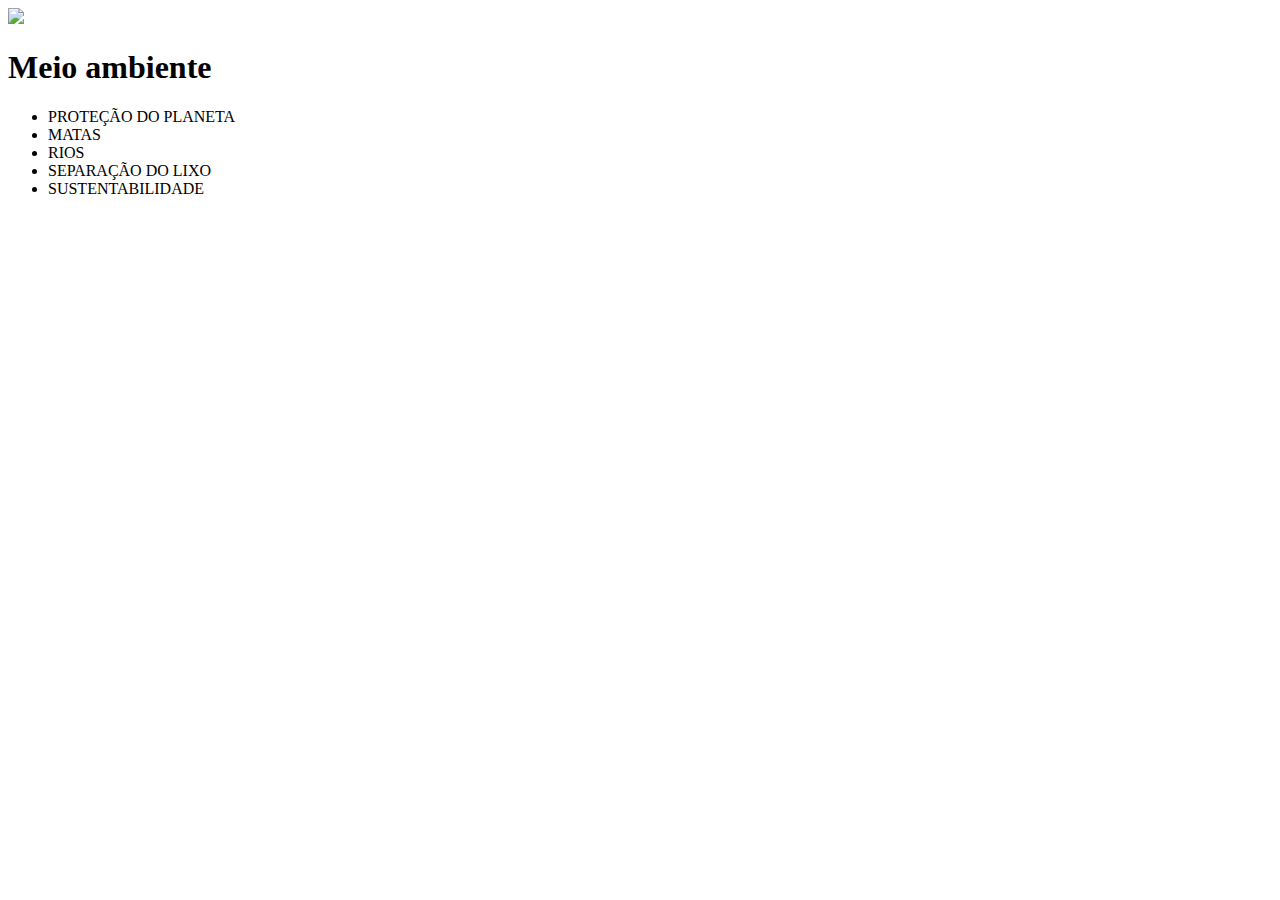
==== index.html @ 4f3b8c83 "Criação do arquivo index.html" ====
<!DOCTYPE html>
<html lang="pt-br">
    <head>
        <meta charset="UTF-8">
        <meta http-equiv="X-UA-Compatible" content="IE=edge">
        <meta name="viewport" content="width=device-width, initial-scale=1.0">
        <title>Meio Ambiente</title>
        <link rel="stylesheet" href="style.css">
    </head>
    <body>
        <img src="Climate change-bro.png">
        <h1>Meio ambiente</h1>
        <ul>
            <li>PROTEÇÃO DO PLANETA</li>
            <li>MATAS</li>
            <li>RIOS</li>
            <li>SEPARAÇÃO DO LIXO</li>
            <li>SUSTENTABILIDADE</li>
        </ul>

    </body>
</html>
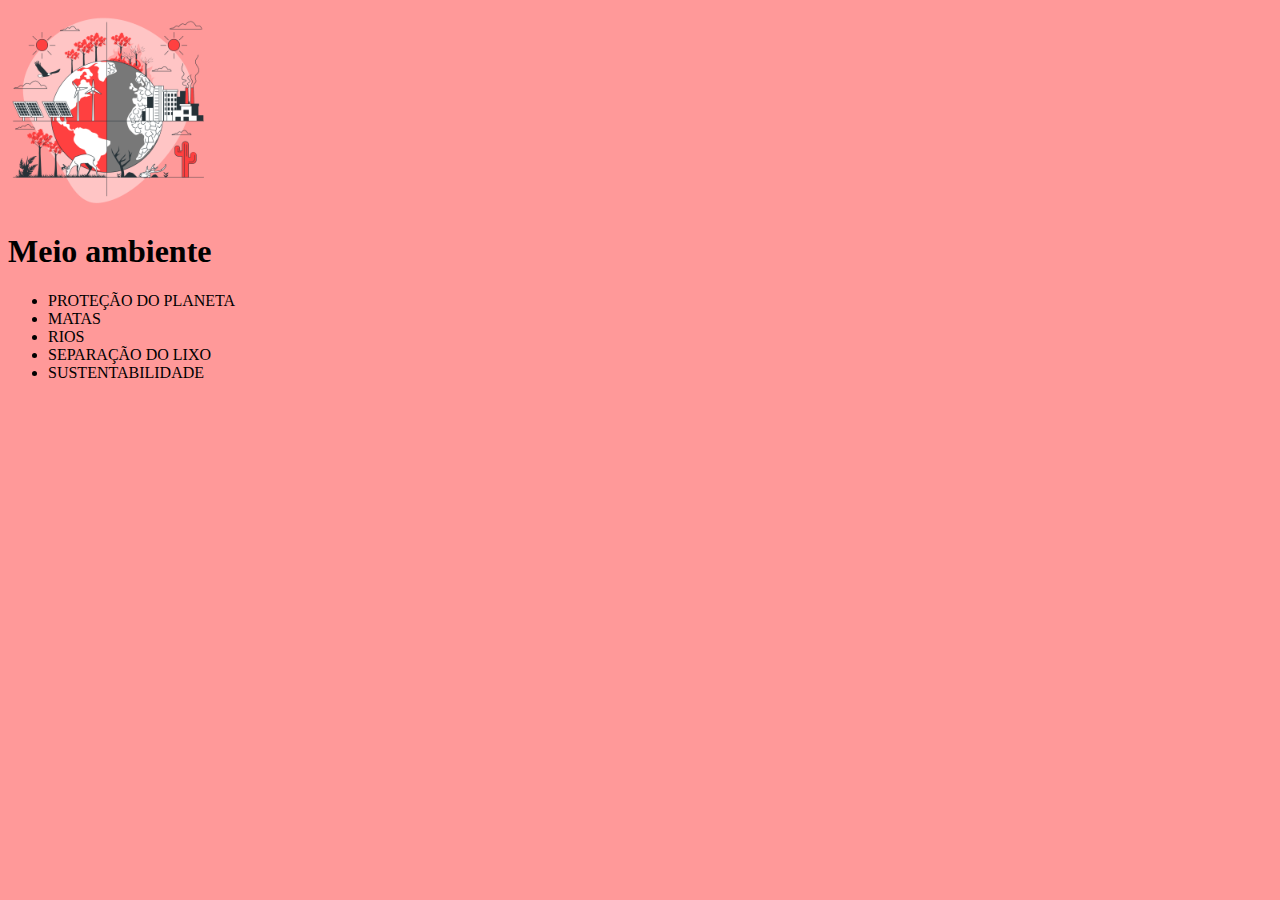
==== commit b280edd7: "Tirado um espaço de linha" ====
--- a/index.html
+++ b/index.html
@@ -17,6 +17,5 @@
             <li>SEPARAÇÃO DO LIXO</li>
             <li>SUSTENTABILIDADE</li>
         </ul>
-
     </body>
 </html>--- a/style.css
+++ b/style.css
@@ -0,0 +1,8 @@
+body {
+    background-color: rgba(255, 0, 0, 0.4);
+}
+
+img {
+    height: 200px;
+}
+
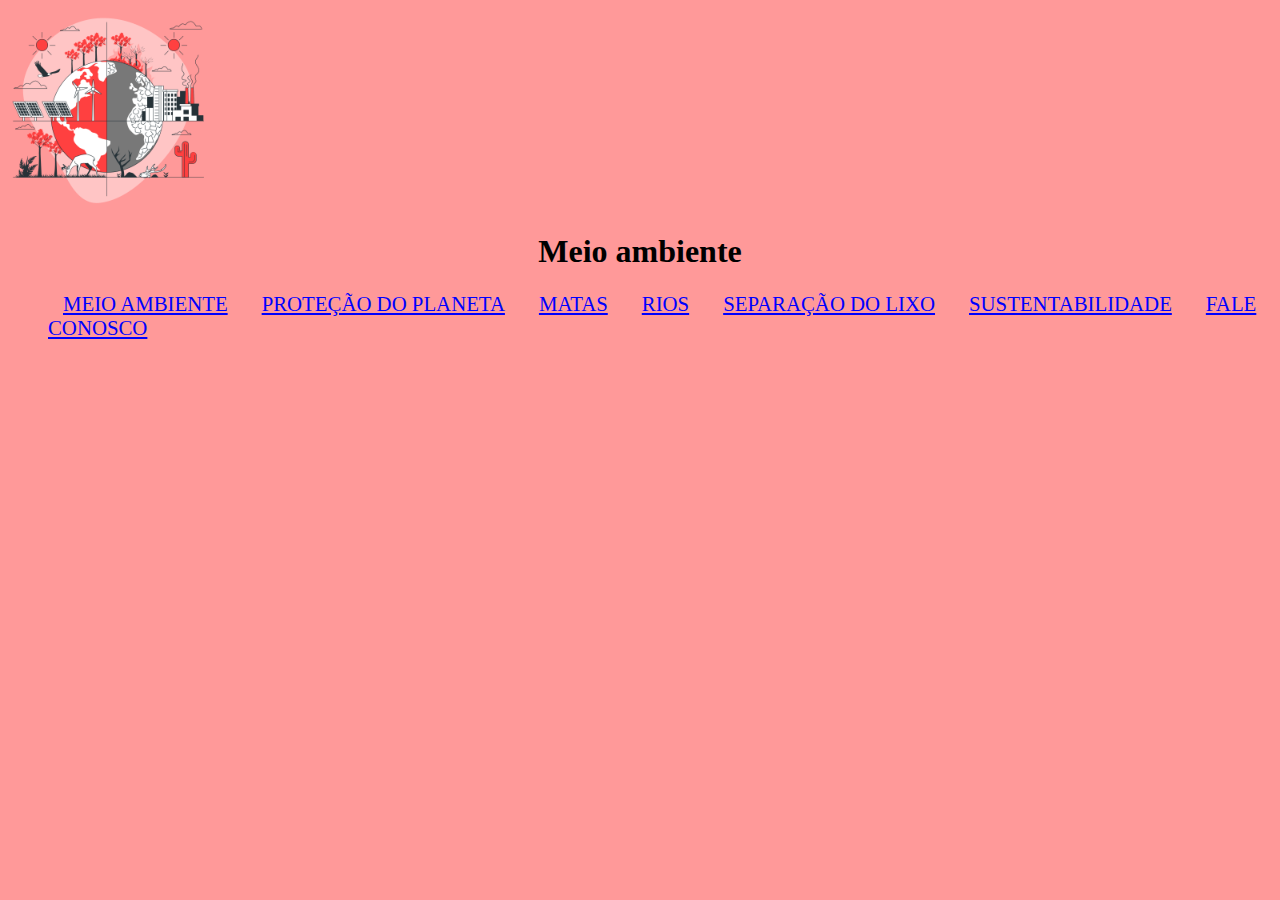
==== commit d2055d08: "Atualizado os arquivos do projeto Meio ambiente" ====
--- a/index.html
+++ b/index.html
@@ -8,14 +8,27 @@
         <link rel="stylesheet" href="style.css">
     </head>
     <body>
-        <img src="Climate change-bro.png">
-        <h1>Meio ambiente</h1>
-        <ul>
-            <li>PROTEÇÃO DO PLANETA</li>
-            <li>MATAS</li>
-            <li>RIOS</li>
-            <li>SEPARAÇÃO DO LIXO</li>
-            <li>SUSTENTABILIDADE</li>
-        </ul>
+        <header>
+            <img src="Climate change-bro.png">
+            <h1>Meio ambiente</h1>
+            <nav>
+                <ul>
+                    <li><a href="index.html">MEIO AMBIENTE</a></li>
+                    <li><a href="protecao.html">PROTEÇÃO DO PLANETA</a></li>
+                    <li><a href="matas.html">MATAS</a></li>
+                    <li><a href="rios.html">RIOS</a></li>
+                    <li><a href="lixo.html">SEPARAÇÃO DO LIXO</a></li>
+                    <li><a href="sustenta.html">SUSTENTABILIDADE</a></li>
+                    <li><a href="fale.html">FALE CONOSCO</a></li>
+                </ul>
+            </nav>
+        </header>
+        <main>
+
+        </main>
+        <footer>
+
+        </footer>
     </body>
-</html>+</html>
+
--- a/style.css
+++ b/style.css
@@ -6,3 +6,22 @@
     height: 200px;
 }
 
+h1 {
+    text-align: center;
+}
+
+nav li {
+    display: inline;
+    font-size: 1.3em;
+    margin: 15px;
+}
+
+nav a {
+    color:blue;
+}
+
+nav a:hover {
+    color:red;
+}
+
+
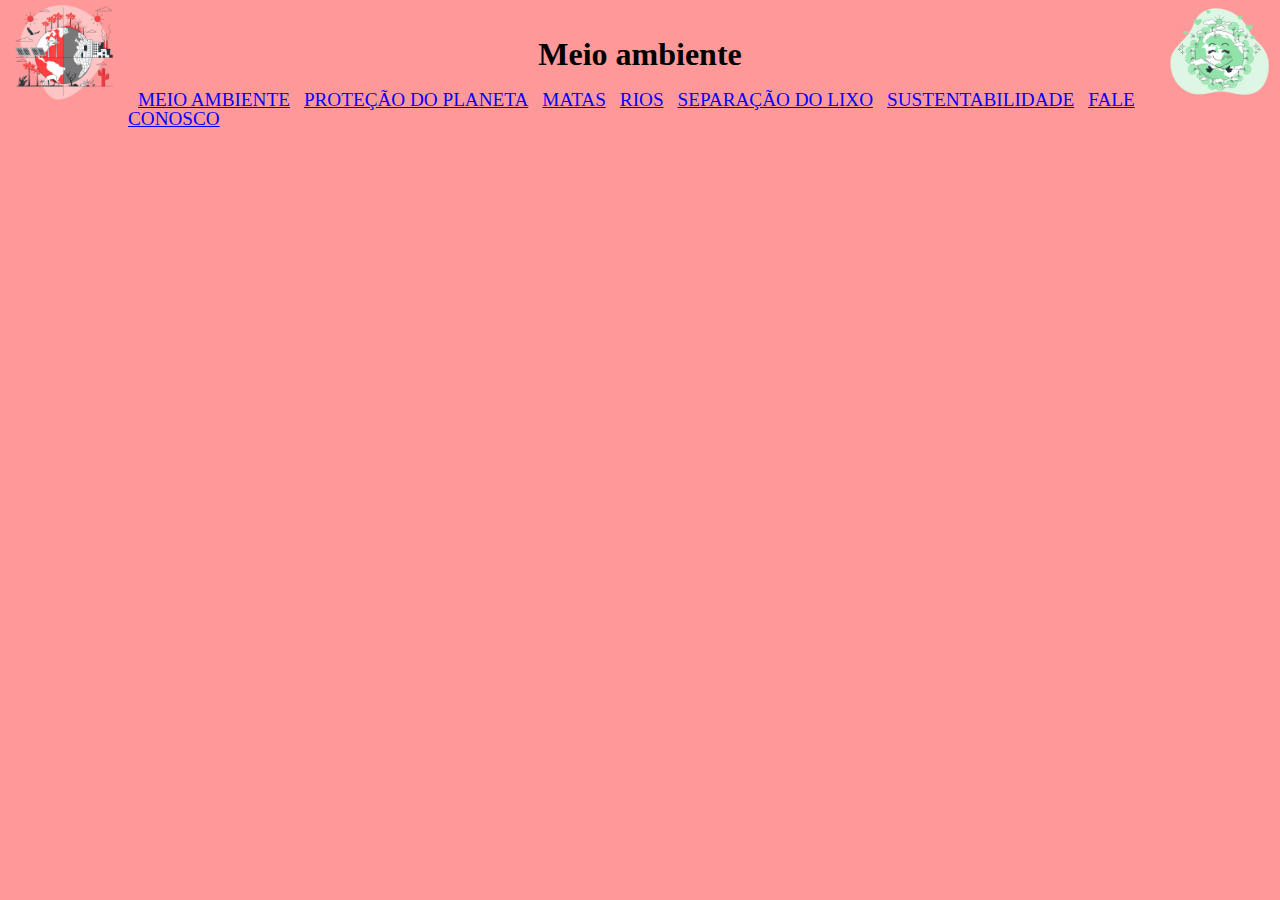
==== commit 0e22e681: "Atualização file Index e Style, add reset e fig" ====
--- a/index.html
+++ b/index.html
@@ -5,23 +5,28 @@
         <meta http-equiv="X-UA-Compatible" content="IE=edge">
         <meta name="viewport" content="width=device-width, initial-scale=1.0">
         <title>Meio Ambiente</title>
+        <link rel="stylesheet" href="reset.css">
         <link rel="stylesheet" href="style.css">
     </head>
     <body>
         <header>
-            <img src="Climate change-bro.png">
-            <h1>Meio ambiente</h1>
-            <nav>
-                <ul>
-                    <li><a href="index.html">MEIO AMBIENTE</a></li>
-                    <li><a href="protecao.html">PROTEÇÃO DO PLANETA</a></li>
-                    <li><a href="matas.html">MATAS</a></li>
-                    <li><a href="rios.html">RIOS</a></li>
-                    <li><a href="lixo.html">SEPARAÇÃO DO LIXO</a></li>
-                    <li><a href="sustenta.html">SUSTENTABILIDADE</a></li>
-                    <li><a href="fale.html">FALE CONOSCO</a></li>
-                </ul>
-            </nav>
+            <img src="Climate change-bro.png" alt="Imagem do Clima Degradado" class="clima">
+            <img src="Happy Earth-bro.png" alt="Imagem da Terra com árvores" class="natureza">
+            <div class="escolha">
+                <h1>Meio ambiente</h1>
+                <nav>
+                    <ul>
+                        <li><a href="index.html">MEIO AMBIENTE</a></li>
+                        <li><a href="protecao.html">PROTEÇÃO DO PLANETA</a></li>
+                        <li><a href="matas.html">MATAS</a></li>
+                        <li><a href="rios.html">RIOS</a></li>
+                        <li><a href="lixo.html">SEPARAÇÃO DO LIXO</a></li>
+                        <li><a href="sustenta.html">SUSTENTABILIDADE</a></li>
+                        <li><a href="fale.html">FALE CONOSCO</a></li>
+                    </ul>
+                </nav>
+            </div>
+           
         </header>
         <main>
 
--- a/style.css
+++ b/style.css
@@ -2,18 +2,34 @@
     background-color: rgba(255, 0, 0, 0.4);
 }
 
-img {
-    height: 200px;
+.clima {
+    padding-left: 1%;
+    width: 8%;
+}
+
+.natureza {
+    padding-left: 82%;
+    width: 8%;
 }
 
 h1 {
     text-align: center;
+    margin: 20px;
+    font-size: 2em;
+    font-weight: bold;
+}
+
+.escolha {
+    position: absolute;
+    top: 2%;
+    padding-left: 10%;
+    padding-right: 10%;
 }
 
 nav li {
     display: inline;
-    font-size: 1.3em;
-    margin: 15px;
+    font-size: 1.2em;
+    padding-left: 10px;
 }
 
 nav a {
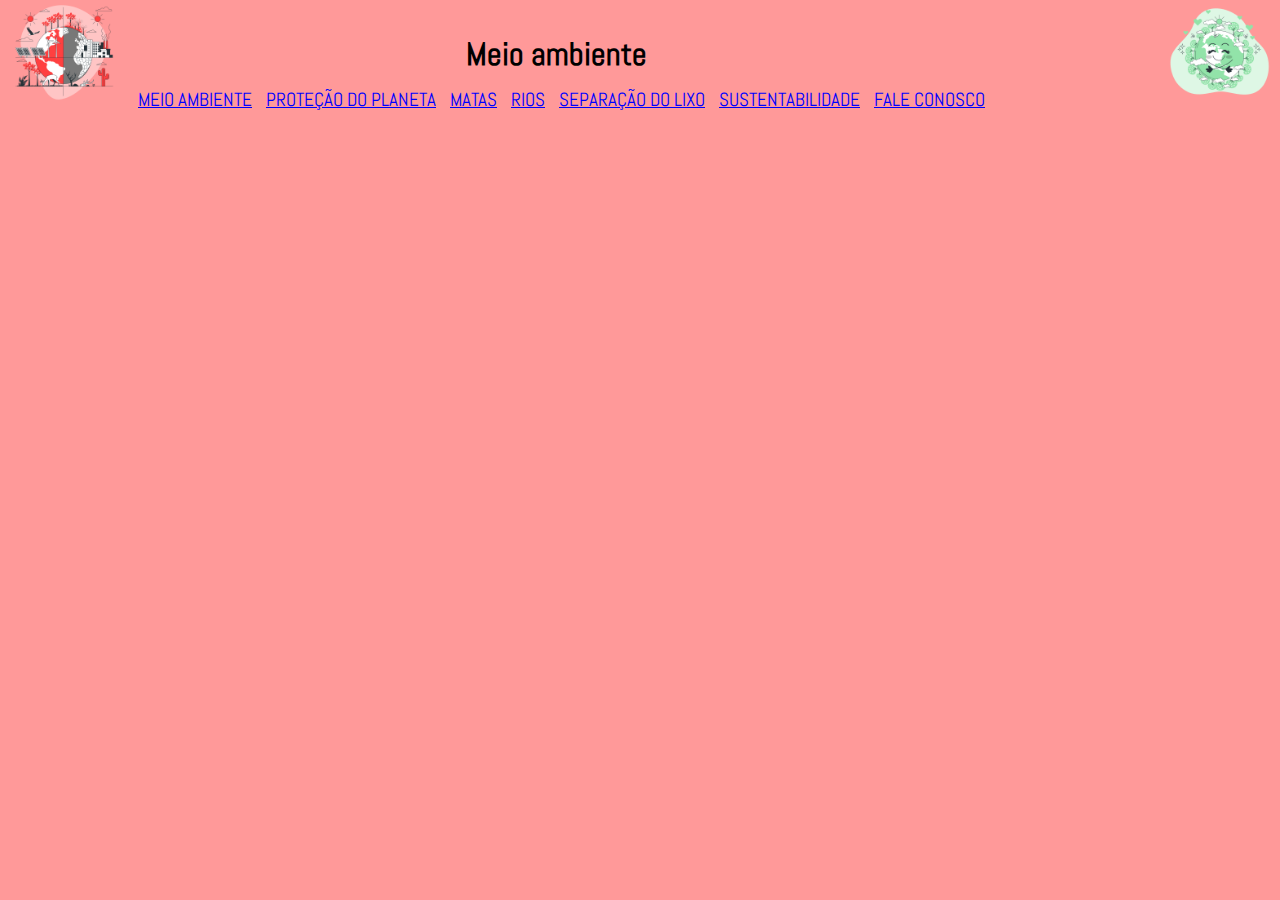
==== commit f0a4ba8c: "Mudança da fonte da letra" ====
--- a/index.html
+++ b/index.html
@@ -7,6 +7,7 @@
         <title>Meio Ambiente</title>
         <link rel="stylesheet" href="reset.css">
         <link rel="stylesheet" href="style.css">
+        <link href="https://fonts.googleapis.com/css2?family=Abel&family=Poppins:wght@300&display=swap" rel="stylesheet">
     </head>
     <body>
         <header>
--- a/style.css
+++ b/style.css
@@ -1,5 +1,6 @@
 body {
     background-color: rgba(255, 0, 0, 0.4);
+    font-family: 'Abel', sans-serif;
 }
 
 .clima {
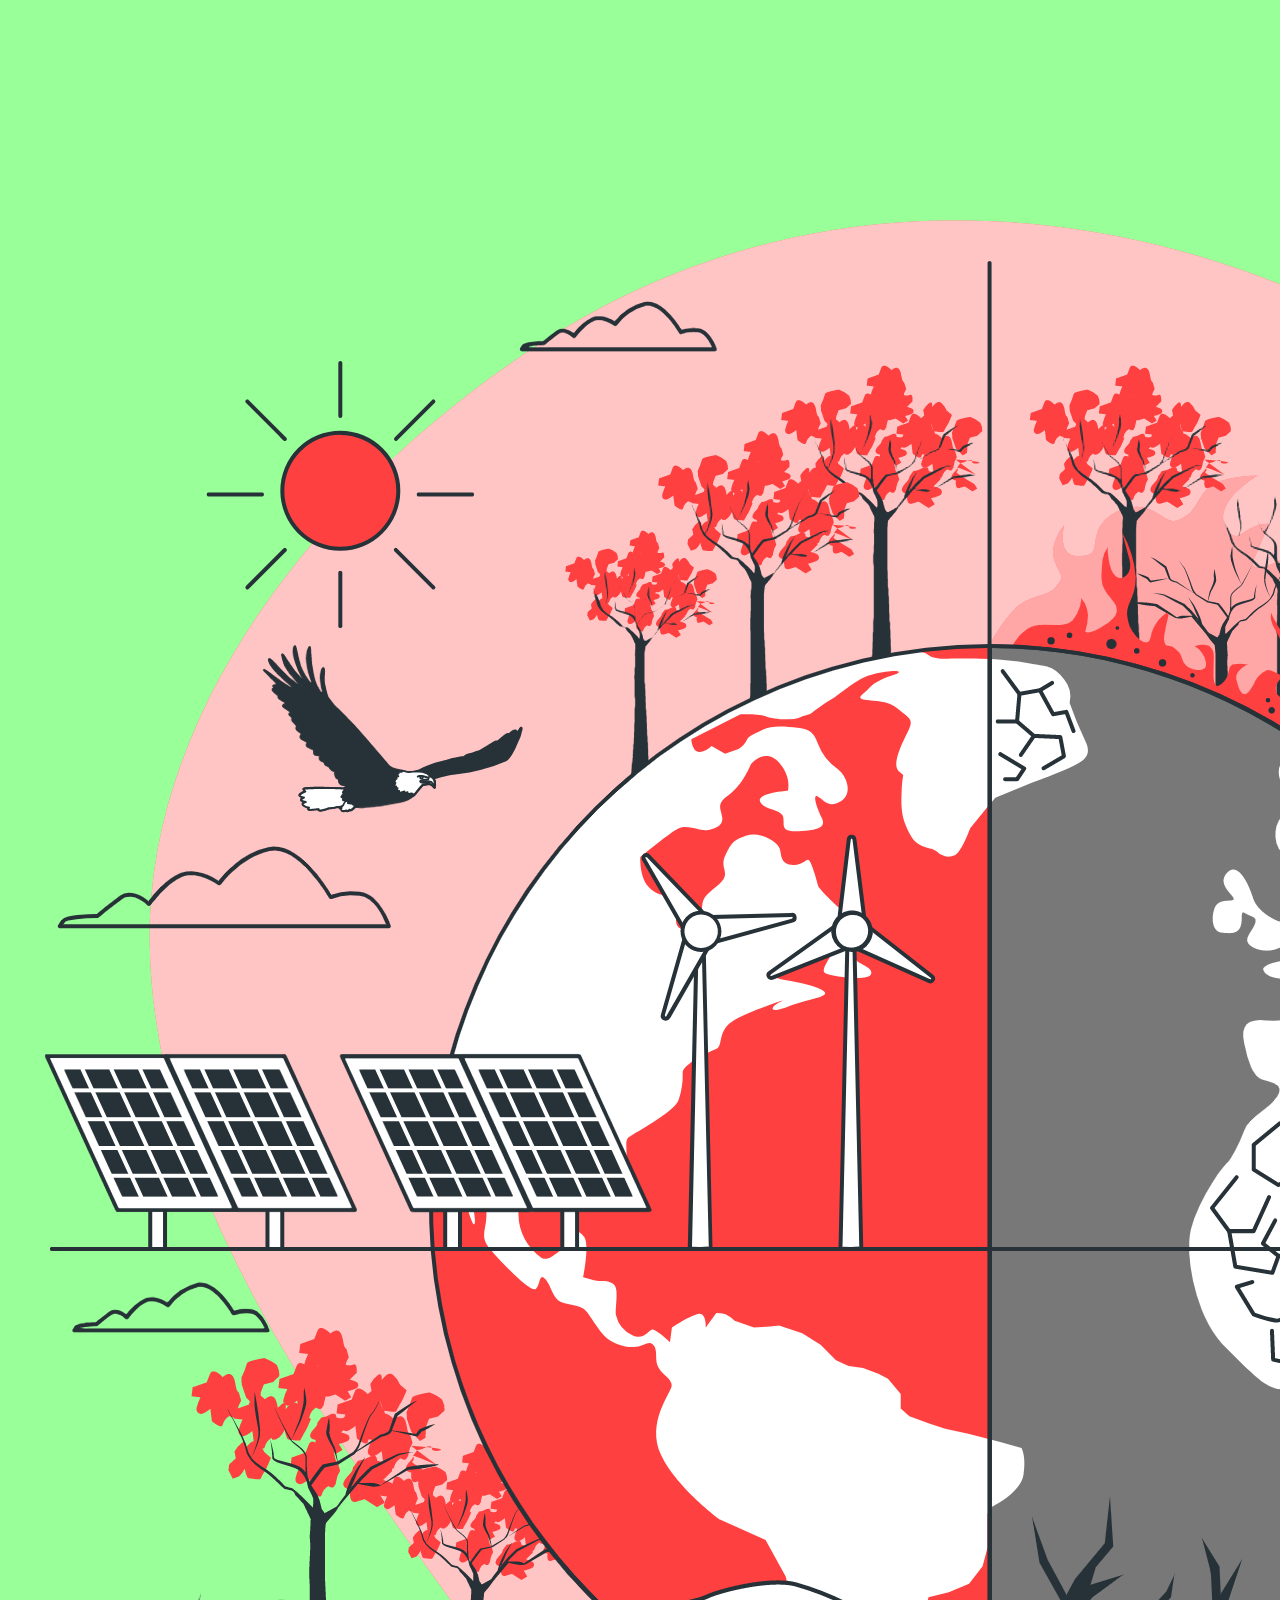
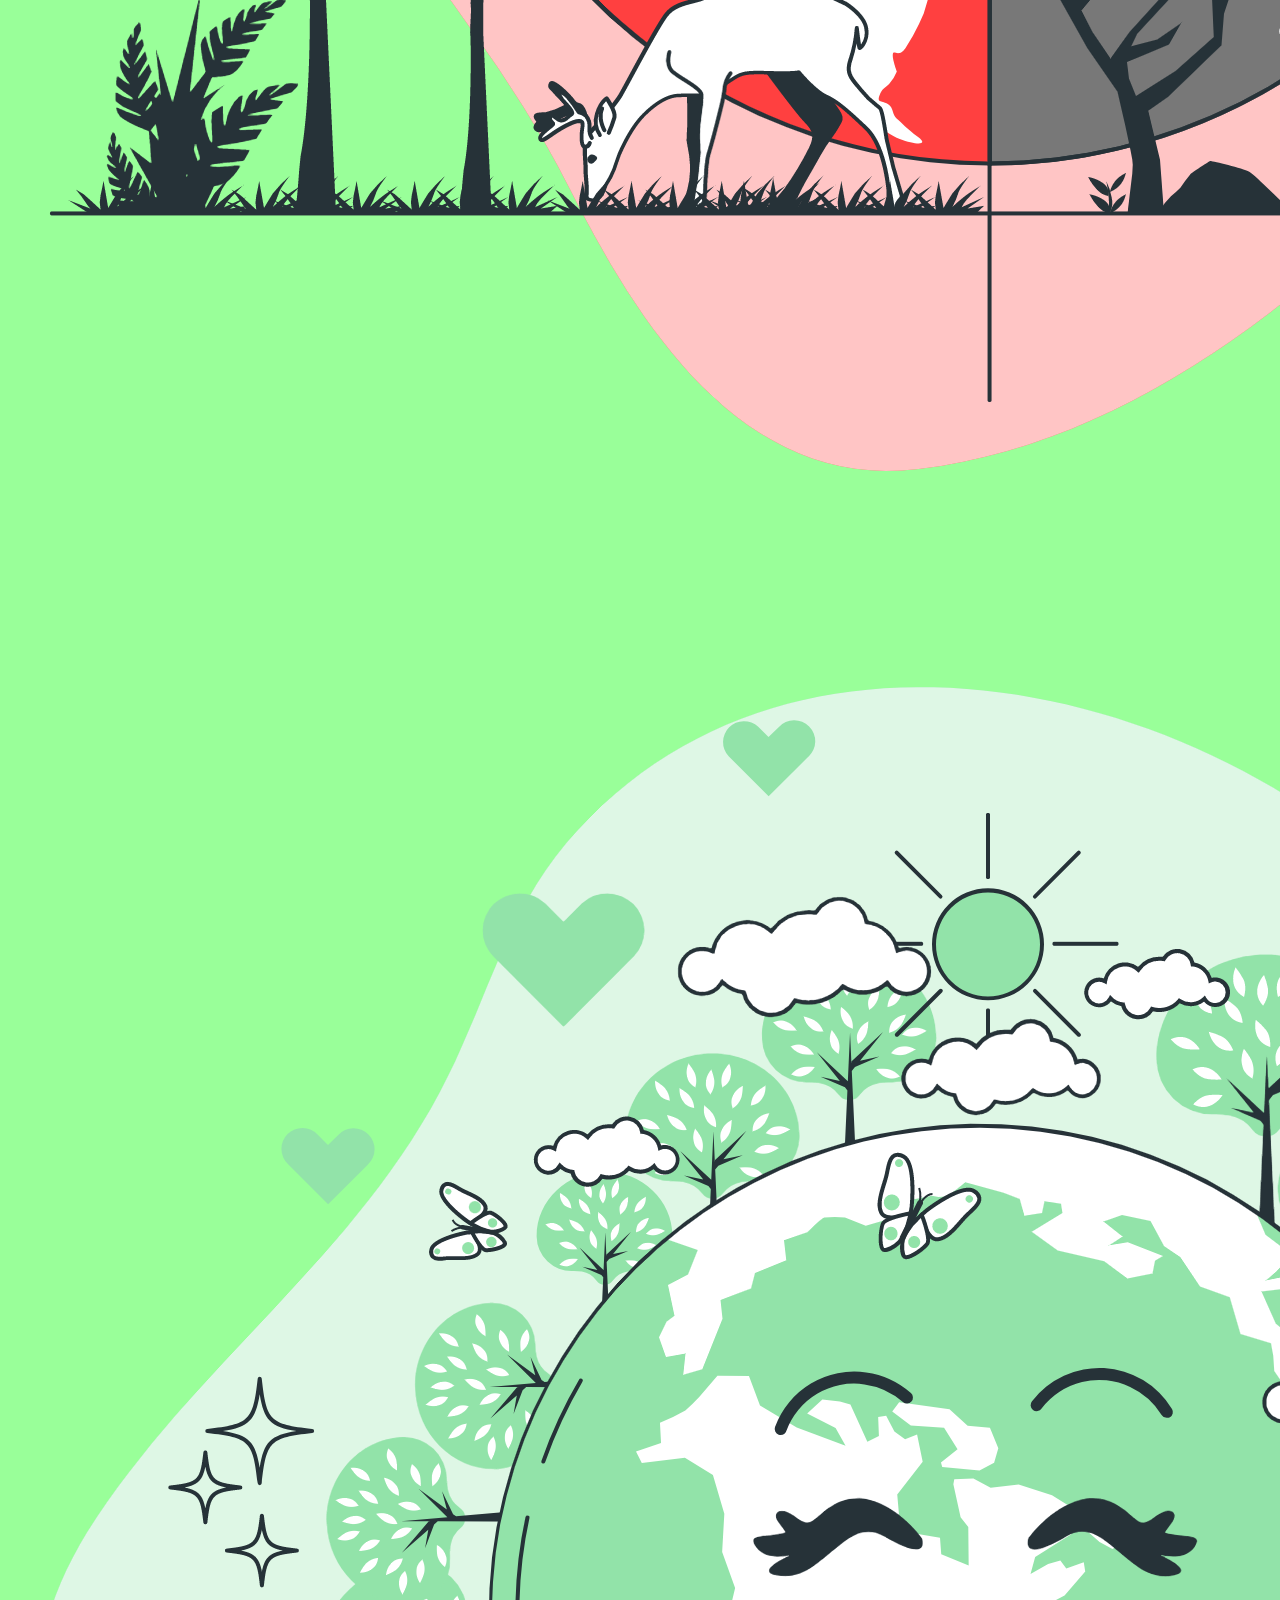
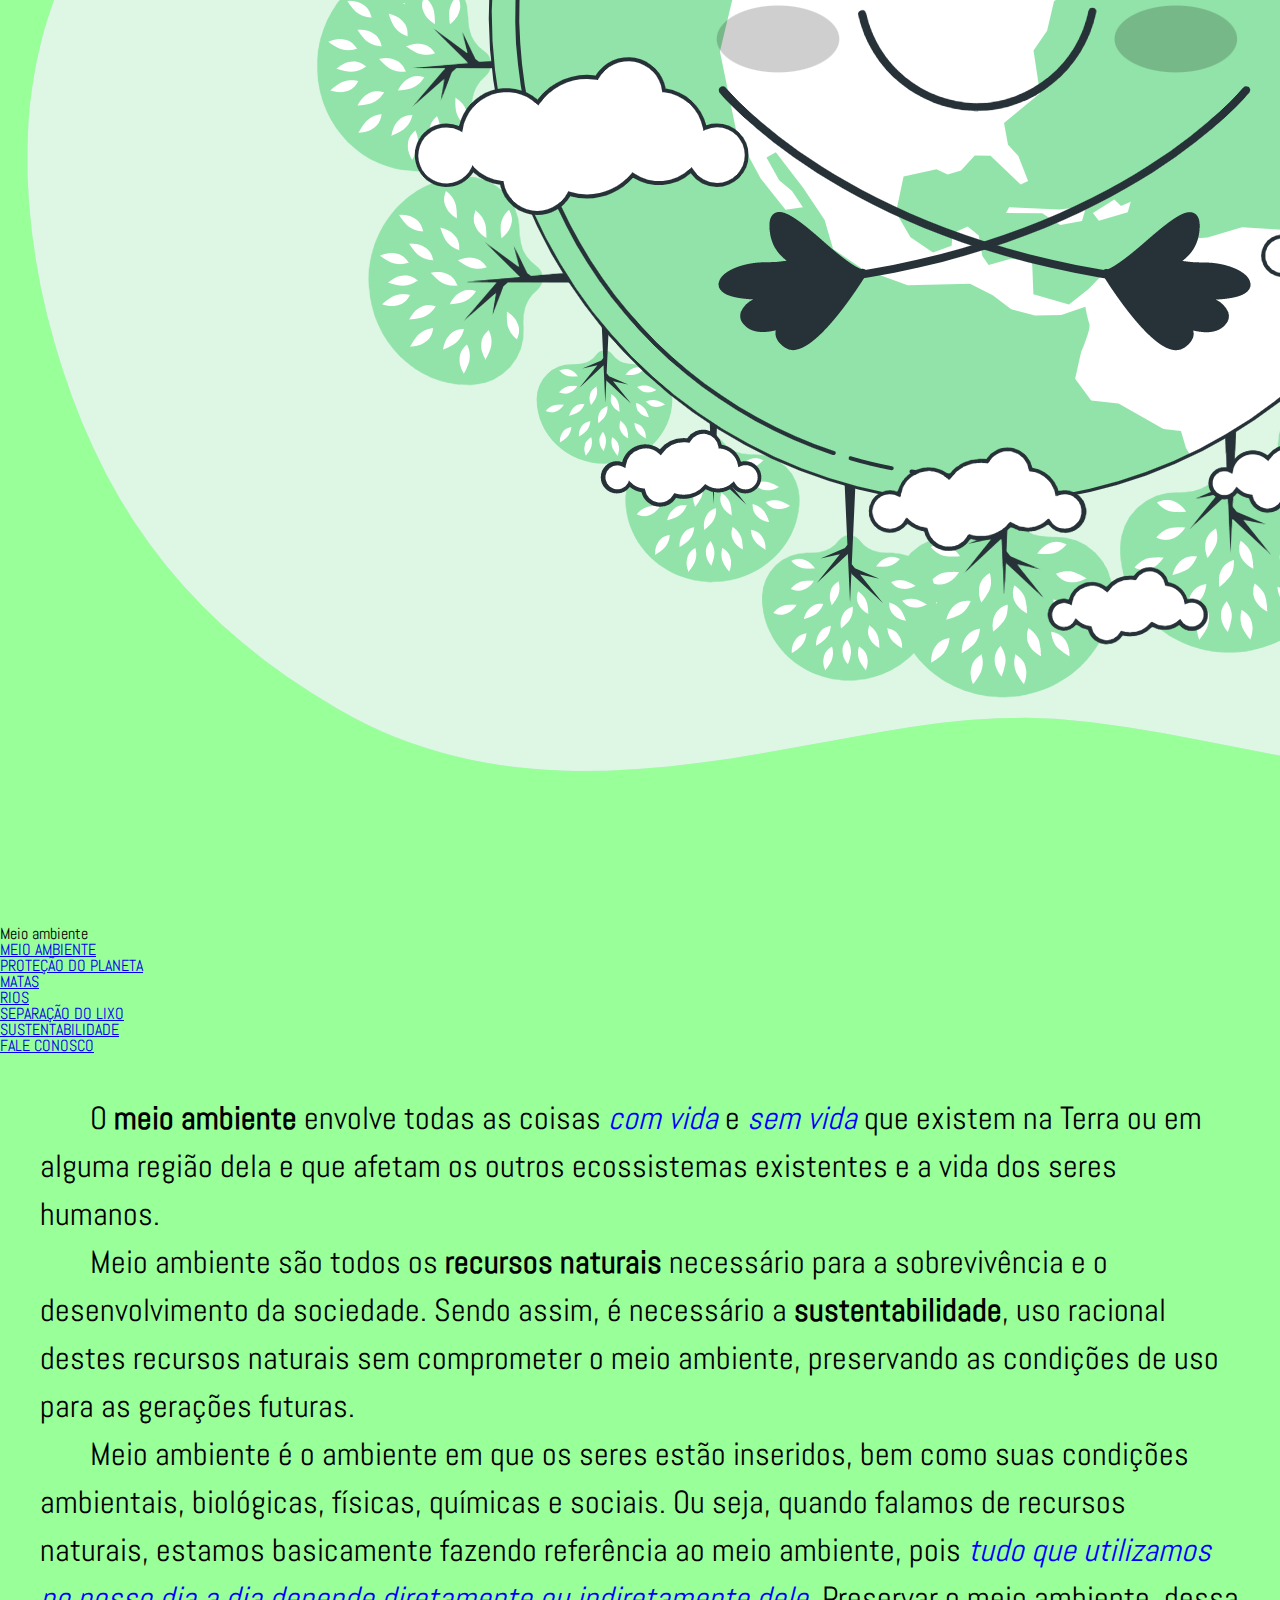
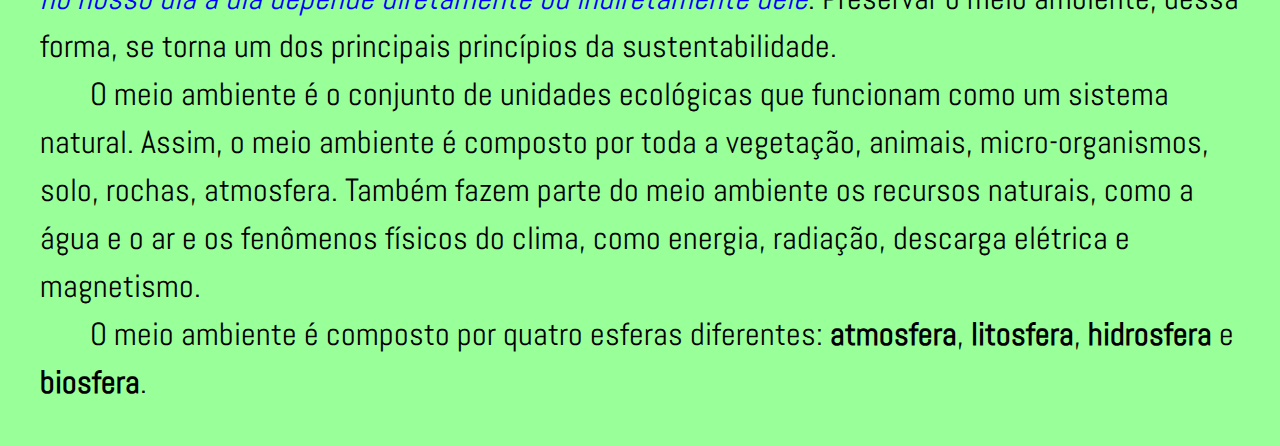
==== commit d4123794: "Atualizado formatação e add texto" ====
--- a/index.html
+++ b/index.html
@@ -11,26 +11,47 @@
     </head>
     <body>
         <header>
-            <img src="Climate change-bro.png" alt="Imagem do Clima Degradado" class="clima">
-            <img src="Happy Earth-bro.png" alt="Imagem da Terra com árvores" class="natureza">
-            <div class="escolha">
-                <h1>Meio ambiente</h1>
-                <nav>
-                    <ul>
-                        <li><a href="index.html">MEIO AMBIENTE</a></li>
-                        <li><a href="protecao.html">PROTEÇÃO DO PLANETA</a></li>
-                        <li><a href="matas.html">MATAS</a></li>
-                        <li><a href="rios.html">RIOS</a></li>
-                        <li><a href="lixo.html">SEPARAÇÃO DO LIXO</a></li>
-                        <li><a href="sustenta.html">SUSTENTABILIDADE</a></li>
-                        <li><a href="fale.html">FALE CONOSCO</a></li>
-                    </ul>
-                </nav>
-            </div>
-           
+            <section class="menu">
+                <img src="Climate change-bro.png" alt="Imagem do Clima Degradado" class="clima">
+                <img src="Happy Earth-bro.png" alt="Imagem da Terra com árvores" class="natureza">
+                <div class="escolha">
+                    <h1>Meio ambiente</h1>
+                    <nav>
+                        <ul>
+                            <li><a href="index.html">MEIO AMBIENTE</a></li>
+                            <li><a href="protecao.html">PROTEÇÃO DO PLANETA</a></li>
+                            <li><a href="matas.html">MATAS</a></li>
+                            <li><a href="rios.html">RIOS</a></li>
+                            <li><a href="lixo.html">SEPARAÇÃO DO LIXO</a></li>
+                            <li><a href="sustenta.html">SUSTENTABILIDADE</a></li>
+                            <li><a href="fale.html">FALE CONOSCO</a></li>
+                        </ul>
+                    </nav>
+                </div>
+            </section>
         </header>
         <main>
-
+            <div class="texto">
+                <p>O <b>meio ambiente</b> envolve todas as coisas <i>com vida</i> e <i>sem vida</i>
+                    que existem na Terra ou em alguma região dela e que afetam os outros ecossistemas existentes
+                    e a vida dos seres humanos.</p>
+                <p>Meio ambiente são todos os <b>recursos naturais</b> necessário para a sobrevivência
+                    e o desenvolvimento da sociedade. Sendo assim, é necessário a <b>sustentabilidade</b>,
+                    uso racional destes recursos naturais sem comprometer o meio ambiente,
+                    preservando as condições de uso para as gerações futuras.</p>
+                <p>Meio ambiente é o ambiente em que os seres estão inseridos, 
+                    bem como suas condições ambientais, biológicas, físicas, químicas e sociais.
+                    Ou seja, quando falamos de recursos naturais, estamos basicamente fazendo referência
+                    ao meio ambiente, pois <i>tudo que utilizamos no nosso dia a dia depende diretamente ou indiretamente
+                    dele</i>. Preservar o meio ambiente, dessa forma, se torna um dos principais princípios
+                    da sustentabilidade.</p>
+                <p>O meio ambiente é o conjunto de unidades ecológicas que funcionam como um sistema natural.
+                    Assim, o meio ambiente é composto por toda a vegetação, animais, micro-organismos,
+                    solo, rochas, atmosfera. Também fazem parte do meio ambiente os recursos naturais, 
+                    como a água e o ar e os fenômenos físicos do clima, como energia, radiação, descarga elétrica
+                    e magnetismo.</p>
+                <p>O meio ambiente é composto por quatro esferas diferentes: <b>atmosfera</b>, <b>litosfera</b>, <b>hidrosfera</b> e <b>biosfera</b>.</p>
+            </div>
         </main>
         <footer>
 
--- a/style.css
+++ b/style.css
@@ -1,44 +1,22 @@
 body {
-    background-color: rgba(255, 0, 0, 0.4);
+    background-color: rgba(0, 255, 0, 0.4);
     font-family: 'Abel', sans-serif;
+    padding: 120px 0 0 0;
 }
 
-.clima {
-    padding-left: 1%;
-    width: 8%;
+.texto {
+    font-size: 2em;
+    margin: 20px;
+    line-height: 1.5em;
+    padding: 20px;
+    text-indent: 50px;
 }
 
-.natureza {
-    padding-left: 82%;
-    width: 8%;
-}
-
-h1 {
-    text-align: center;
-    margin: 20px;
-    font-size: 2em;
+b {
     font-weight: bold;
 }
 
-.escolha {
-    position: absolute;
-    top: 2%;
-    padding-left: 10%;
-    padding-right: 10%;
-}
-
-nav li {
-    display: inline;
-    font-size: 1.2em;
-    padding-left: 10px;
-}
-
-nav a {
+i {
+    font-style: italic;
     color:blue;
-}
-
-nav a:hover {
-    color:red;
-}
-
-
+}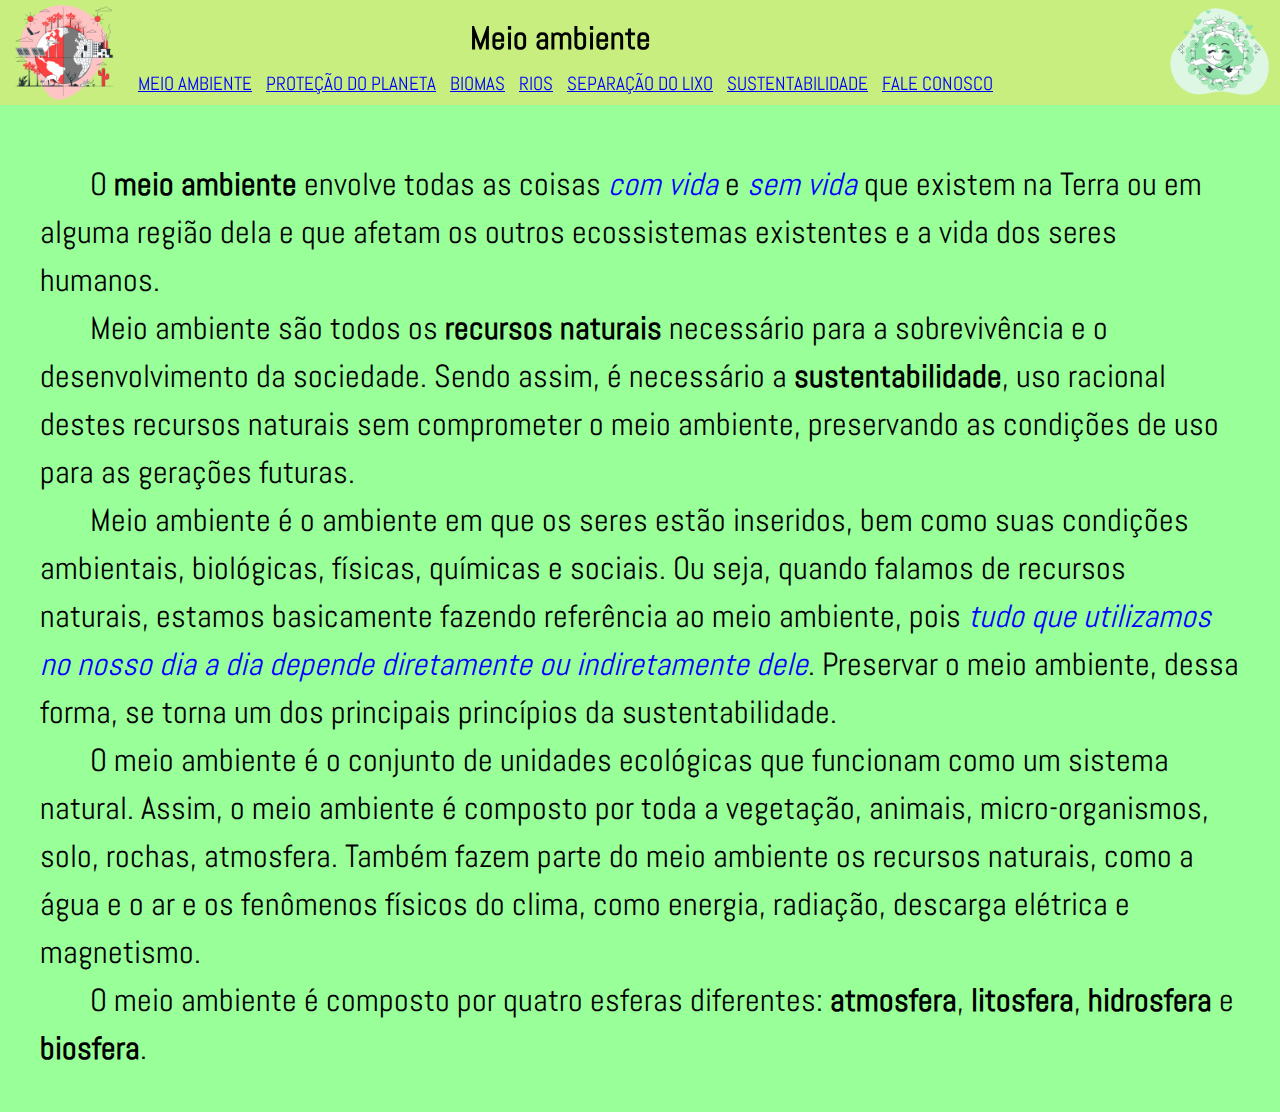
==== commit 91a0cc89: "Add submenu em matas" ====
--- a/index.html
+++ b/index.html
@@ -20,7 +20,7 @@
                         <ul>
                             <li><a href="index.html">MEIO AMBIENTE</a></li>
                             <li><a href="protecao.html">PROTEÇÃO DO PLANETA</a></li>
-                            <li><a href="matas.html">MATAS</a></li>
+                            <li><a href="matas.html">BIOMAS</a></li>
                             <li><a href="rios.html">RIOS</a></li>
                             <li><a href="lixo.html">SEPARAÇÃO DO LIXO</a></li>
                             <li><a href="sustenta.html">SUSTENTABILIDADE</a></li>
--- a/style.css
+++ b/style.css
@@ -19,4 +19,58 @@
 i {
     font-style: italic;
     color:blue;
-}+}
+
+.linhas {
+    background-color: antiquewhite;
+    border: 2px solid red;
+    margin: 20px;
+    padding: 20px;
+}
+
+.clima {
+    padding-left: 1%;
+    width: 8%;
+}
+
+.natureza {
+    padding-left: 82%;
+    width: 8%;
+}
+
+h1 {
+    text-align: center;
+    margin: 20px;
+    font-size: 2em;
+    font-weight: bold;
+}
+
+.menu {
+    background-color:rgb(199, 238, 126);
+    position: fixed;
+    top: 0px;
+    left: 0px;
+    right: 0px;
+    padding-left: 0px;
+}
+
+.escolha {
+    position: absolute;
+    top: 2%;
+    padding-left: 10%;
+    padding-right: 10%;
+}
+
+nav li {
+    display: inline;
+    font-size: 1.2em;
+    padding-left: 10px;
+}
+
+nav a {
+    color:blue;
+}
+
+nav a:hover {
+    color:red;
+}
